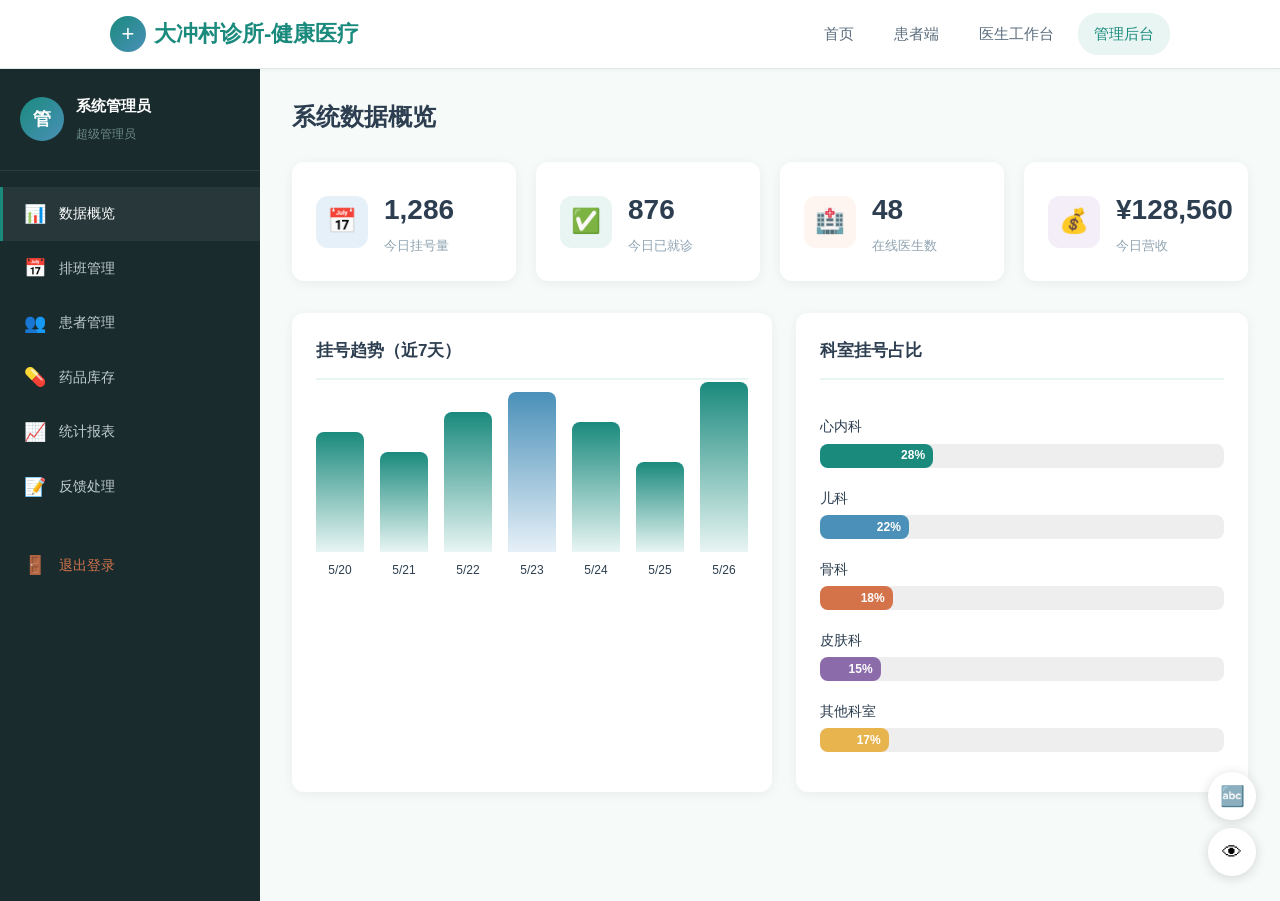
==== admin-panel.html @ 890bbaf1 "全面升级：新增患者端/医生端/管理后台三角色系统 - 新增7个页面：登录、注册、患者个人中心、医生工作台、管理后台、在线缴费、就诊记录查询 - 增强预约页：AI智能分诊 + 语音输入病情描述 - 新增" ====
<!DOCTYPE html>
<html lang="zh-CN">
<head>
<meta charset="UTF-8">
<meta name="viewport" content="width=device-width, initial-scale=1.0">
<title>管理后台 - 大冲村诊所-健康医疗</title>
<link rel="stylesheet" href="css/style.css">
</head>
<body>

<header class="header">
  <div class="container header-inner">
    <a href="index.html" class="logo">
      <span class="logo-icon">+</span>
      <span class="logo-text">大冲村诊所-健康医疗</span>
    </a>
    <nav class="nav" id="nav">
      <a href="index.html" class="nav-link">首页</a>
      <a href="patient-dashboard.html" class="nav-link">患者端</a>
      <a href="doctor-workstation.html" class="nav-link">医生工作台</a>
      <a href="admin-panel.html" class="nav-link active">管理后台</a>
    </nav>
    <button class="menu-toggle" id="menuToggle" aria-label="切换菜单">
      <span></span><span></span><span></span>
    </button>
  </div>
</header>

<div class="dashboard-layout">
  <aside class="dashboard-sidebar">
    <div class="sidebar-user">
      <div class="sidebar-avatar">管</div>
      <div class="sidebar-user-info">
        <strong>系统管理员</strong>
        <span>超级管理员</span>
      </div>
    </div>
    <nav class="dashboard-nav">
      <a href="#" class="active" data-section="dashboard"><span class="nav-icon">📊</span>数据概览</a>
      <a href="#" data-section="scheduling"><span class="nav-icon">📅</span>排班管理</a>
      <a href="#" data-section="patients"><span class="nav-icon">👥</span>患者管理</a>
      <a href="#" data-section="drugs"><span class="nav-icon">💊</span>药品库存</a>
      <a href="#" data-section="reports"><span class="nav-icon">📈</span>统计报表</a>
      <a href="#" data-section="feedback"><span class="nav-icon">📝</span>反馈处理</a>
      <a href="#" id="logoutBtn" style="margin-top:24px;color:#d4734a;"><span class="nav-icon">🚪</span>退出登录</a>
    </nav>
  </aside>

  <main class="dashboard-main">
    <!-- Dashboard Overview -->
    <div class="admin-section" id="section-dashboard">
      <h2>系统数据概览</h2>
      <div class="stats-grid">
        <div class="stat-card">
          <div class="stat-icon blue">📅</div>
          <div><div class="stat-value">1,286</div><div class="stat-label">今日挂号量</div></div>
        </div>
        <div class="stat-card">
          <div class="stat-icon green">✅</div>
          <div><div class="stat-value">876</div><div class="stat-label">今日已就诊</div></div>
        </div>
        <div class="stat-card">
          <div class="stat-icon orange">🏥</div>
          <div><div class="stat-value">48</div><div class="stat-label">在线医生数</div></div>
        </div>
        <div class="stat-card">
          <div class="stat-icon purple">💰</div>
          <div><div class="stat-value">¥128,560</div><div class="stat-label">今日营收</div></div>
        </div>
      </div>

      <div class="workstation-grid">
        <div class="workstation-panel">
          <h3>挂号趋势（近7天）</h3>
          <div style="display:flex;align-items:flex-end;gap:16px;height:200px;padding:16px 0;justify-content:space-around;">
            <div style="text-align:center;"><div style="width:48px;height:120px;background:linear-gradient(180deg,var(--primary),var(--primary-light));border-radius:8px 8px 0 0;"></div><span style="font-size:12px;margin-top:8px;display:block;">5/20</span></div>
            <div style="text-align:center;"><div style="width:48px;height:100px;background:linear-gradient(180deg,var(--primary),var(--primary-light));border-radius:8px 8px 0 0;"></div><span style="font-size:12px;margin-top:8px;display:block;">5/21</span></div>
            <div style="text-align:center;"><div style="width:48px;height:140px;background:linear-gradient(180deg,var(--primary),var(--primary-light));border-radius:8px 8px 0 0;"></div><span style="font-size:12px;margin-top:8px;display:block;">5/22</span></div>
            <div style="text-align:center;"><div style="width:48px;height:160px;background:linear-gradient(180deg,var(--secondary),var(--secondary-light));border-radius:8px 8px 0 0;"></div><span style="font-size:12px;margin-top:8px;display:block;">5/23</span></div>
            <div style="text-align:center;"><div style="width:48px;height:130px;background:linear-gradient(180deg,var(--primary),var(--primary-light));border-radius:8px 8px 0 0;"></div><span style="font-size:12px;margin-top:8px;display:block;">5/24</span></div>
            <div style="text-align:center;"><div style="width:48px;height:90px;background:linear-gradient(180deg,var(--primary),var(--primary-light));border-radius:8px 8px 0 0;"></div><span style="font-size:12px;margin-top:8px;display:block;">5/25</span></div>
            <div style="text-align:center;"><div style="width:48px;height:170px;background:linear-gradient(180deg,var(--primary),var(--primary-light));border-radius:8px 8px 0 0;"></div><span style="font-size:12px;margin-top:8px;display:block;">5/26</span></div>
          </div>
        </div>
        <div class="workstation-panel">
          <h3>科室挂号占比</h3>
          <div style="padding:16px 0;">
            <div style="margin-bottom:16px;"><span style="font-size:14px;">心内科</span><div style="background:#eee;border-radius:8px;height:24px;margin-top:4px;"><div style="background:var(--primary);width:28%;height:100%;border-radius:8px;display:flex;align-items:center;justify-content:flex-end;padding-right:8px;color:#fff;font-size:12px;font-weight:600;">28%</div></div></div>
            <div style="margin-bottom:16px;"><span style="font-size:14px;">儿科</span><div style="background:#eee;border-radius:8px;height:24px;margin-top:4px;"><div style="background:var(--secondary);width:22%;height:100%;border-radius:8px;display:flex;align-items:center;justify-content:flex-end;padding-right:8px;color:#fff;font-size:12px;font-weight:600;">22%</div></div></div>
            <div style="margin-bottom:16px;"><span style="font-size:14px;">骨科</span><div style="background:#eee;border-radius:8px;height:24px;margin-top:4px;"><div style="background:#d4734a;width:18%;height:100%;border-radius:8px;display:flex;align-items:center;justify-content:flex-end;padding-right:8px;color:#fff;font-size:12px;font-weight:600;">18%</div></div></div>
            <div style="margin-bottom:16px;"><span style="font-size:14px;">皮肤科</span><div style="background:#eee;border-radius:8px;height:24px;margin-top:4px;"><div style="background:#8b6baa;width:15%;height:100%;border-radius:8px;display:flex;align-items:center;justify-content:flex-end;padding-right:8px;color:#fff;font-size:12px;font-weight:600;">15%</div></div></div>
            <div><span style="font-size:14px;">其他科室</span><div style="background:#eee;border-radius:8px;height:24px;margin-top:4px;"><div style="background:#e8b44d;width:17%;height:100%;border-radius:8px;display:flex;align-items:center;justify-content:flex-end;padding-right:8px;color:#fff;font-size:12px;font-weight:600;">17%</div></div></div>
          </div>
        </div>
      </div>
    </div>

    <!-- Scheduling -->
    <div class="admin-section" id="section-scheduling" style="display:none;">
      <h2>排班管理</h2>
      <div class="data-table-wrapper">
        <div class="table-responsive">
          <table class="data-table">
            <thead><tr><th>医生</th><th>科室</th><th>职称</th><th>排班日期</th><th>时段</th><th>号源</th><th>状态</th><th>操作</th></tr></thead>
            <tbody>
              <tr><td>张明远</td><td>心内科</td><td>主任医师</td><td>2026-05-26</td><td>上午</td><td>15</td><td><span class="status-badge info">出诊中</span></td><td><button class="btn btn-sm btn-outline">编辑</button></td></tr>
              <tr><td>李慧芳</td><td>儿科</td><td>副主任医师</td><td>2026-05-26</td><td>全天</td><td>30</td><td><span class="status-badge info">出诊中</span></td><td><button class="btn btn-sm btn-outline">编辑</button></td></tr>
              <tr><td>王建国</td><td>骨科</td><td>主任医师</td><td>2026-05-27</td><td>下午</td><td>15</td><td><span class="status-badge neutral">待出诊</span></td><td><button class="btn btn-sm btn-outline">编辑</button></td></tr>
              <tr><td>赵丽娟</td><td>中医科</td><td>主任医师</td><td>2026-05-27</td><td>上午</td><td>20</td><td><span class="status-badge neutral">待出诊</span></td><td><button class="btn btn-sm btn-outline">编辑</button></td></tr>
            </tbody>
          </table>
        </div>
      </div>
    </div>

    <!-- Patient Management -->
    <div class="admin-section" id="section-patients" style="display:none;">
      <h2>患者管理</h2>
      <div class="filter-bar">
        <div class="search-box"><input type="text" placeholder="搜索患者姓名/手机号..."></div>
        <select><option>全部状态</option><option>活跃</option><option>非活跃</option></select>
      </div>
      <div class="data-table-wrapper">
        <div class="table-responsive">
          <table class="data-table">
            <thead><tr><th>患者ID</th><th>姓名</th><th>性别</th><th>年龄</th><th>手机号</th><th>累计就诊</th><th>状态</th><th>操作</th></tr></thead>
            <tbody>
              <tr><td>P20240001</td><td>王建国</td><td>男</td><td>52</td><td>138****6789</td><td>12次</td><td><span class="status-badge success">活跃</span></td><td><button class="btn btn-sm btn-outline">详情</button></td></tr>
              <tr><td>P20240056</td><td>李晓芳</td><td>女</td><td>38</td><td>139****8901</td><td>3次</td><td><span class="status-badge success">活跃</span></td><td><button class="btn btn-sm btn-outline">详情</button></td></tr>
              <tr><td>P20230189</td><td>周伟</td><td>男</td><td>28</td><td>136****2345</td><td>1次</td><td><span class="status-badge neutral">非活跃</span></td><td><button class="btn btn-sm btn-outline">详情</button></td></tr>
            </tbody>
          </table>
        </div>
      </div>
    </div>

    <!-- Drug Inventory -->
    <div class="admin-section" id="section-drugs" style="display:none;">
      <h2>药品库存管理</h2>
      <div class="data-table-wrapper">
        <div class="table-responsive">
          <table class="data-table">
            <thead><tr><th>药品编号</th><th>药品名称</th><th>规格</th><th>库存量</th><th>单位</th><th>有效期</th><th>状态</th><th>操作</th></tr></thead>
            <tbody>
              <tr><td>D001</td><td>苯磺酸氨氯地平片</td><td>5mg×28片</td><td>2,500</td><td>盒</td><td>2027-06</td><td><span class="status-badge success">充足</span></td><td><button class="btn btn-sm btn-outline">入库</button></td></tr>
              <tr><td>D002</td><td>厄贝沙坦片</td><td>150mg×28片</td><td>1,800</td><td>盒</td><td>2027-03</td><td><span class="status-badge success">充足</span></td><td><button class="btn btn-sm btn-outline">入库</button></td></tr>
              <tr><td>D003</td><td>阿司匹林肠溶片</td><td>100mg×30片</td><td>320</td><td>盒</td><td>2026-12</td><td><span class="status-badge warning">偏低</span></td><td><button class="btn btn-sm btn-outline">入库</button></td></tr>
              <tr><td>D004</td><td>瑞舒伐他汀钙片</td><td>10mg×7片</td><td>85</td><td>盒</td><td>2026-09</td><td><span class="status-badge danger">告急</span></td><td><button class="btn btn-sm btn-primary">紧急补货</button></td></tr>
            </tbody>
          </table>
        </div>
      </div>
    </div>

    <!-- Reports -->
    <div class="admin-section" id="section-reports" style="display:none;">
      <h2>统计报表</h2>
      <div class="stats-grid">
        <div class="stat-card">
          <div class="stat-icon blue">📅</div>
          <div><div class="stat-value">32,580</div><div class="stat-label">本月挂号总量</div></div>
        </div>
        <div class="stat-card">
          <div class="stat-icon green">💊</div>
          <div><div class="stat-value">18,920</div><div class="stat-label">本月处方量</div></div>
        </div>
        <div class="stat-card">
          <div class="stat-icon orange">💰</div>
          <div><div class="stat-value">¥2,856,000</div><div class="stat-label">本月营收</div></div>
        </div>
        <div class="stat-card">
          <div class="stat-icon purple">⭐</div>
          <div><div class="stat-value">98.2%</div><div class="stat-label">患者满意度</div></div>
        </div>
      </div>
    </div>

    <!-- Feedback -->
    <div class="admin-section" id="section-feedback" style="display:none;">
      <h2>反馈处理</h2>
      <div class="data-table-wrapper">
        <div class="table-responsive">
          <table class="data-table">
            <thead><tr><th>编号</th><th>用户</th><th>类型</th><th>内容</th><th>时间</th><th>状态</th><th>操作</th></tr></thead>
            <tbody>
              <tr><td>FB20260522</td><td>王先生</td><td><span class="status-badge info">建议</span></td><td>希望增加在线支付医保结算功能</td><td>2026-05-22</td><td><span class="status-badge warning">待处理</span></td><td><button class="btn btn-sm btn-outline">回复</button></td></tr>
              <tr><td>FB20260520</td><td>李女士</td><td><span class="status-badge danger">投诉</span></td><td>预约后医生临时停诊未及时通知</td><td>2026-05-20</td><td><span class="status-badge success">已处理</span></td><td><button class="btn btn-sm btn-outline">查看</button></td></tr>
              <tr><td>FB20260518</td><td>张先生</td><td><span class="status-badge info">建议</span></td><td>适老版字体可以再大一些</td><td>2026-05-18</td><td><span class="status-badge success">已处理</span></td><td><button class="btn btn-sm btn-outline">查看</button></td></tr>
            </tbody>
          </table>
        </div>
      </div>
    </div>
  </main>
</div>

<div class="a11y-toolbar">
  <button class="a11y-btn" data-a11y="font-size" title="字体放大">🔤<span class="a11y-tooltip">字体放大</span></button>
  <button class="a11y-btn" data-a11y="contrast" title="高对比度">👁<span class="a11y-tooltip">高对比度</span></button>
</div>

<script src="js/main.js"></script>
</body>
</html>
---- css/style.css ----
/* ===== CSS Variables ===== */
:root {
  --primary: #1a8a7d;
  --primary-dark: #147166;
  --primary-light: #e8f5f3;
  --secondary: #4a90b8;
  --secondary-light: #e6f0f8;
  --accent: #e8c34d;
  --text: #2c3e50;
  --text-light: #5a6c7d;
  --text-muted: #8fa3b1;
  --bg: #f6faf9;
  --bg-white: #ffffff;
  --border: #dce8e5;
  --shadow: 0 2px 12px rgba(0,0,0,0.06);
  --shadow-lg: 0 8px 32px rgba(0,0,0,0.08);
  --radius: 12px;
  --radius-sm: 8px;
  --transition: 0.25s ease;
  --max-width: 1100px;
}

/* ===== Reset ===== */
*,*::before,*::after { box-sizing: border-box; margin: 0; padding: 0; }

html {
  scroll-behavior: smooth;
  scroll-padding-top: 80px;
}

body {
  font-family: -apple-system, BlinkMacSystemFont, "Segoe UI", "PingFang SC", "Microsoft YaHei", sans-serif;
  color: var(--text);
  background: var(--bg);
  line-height: 1.7;
  font-size: 16px;
  -webkit-font-smoothing: antialiased;
}

a { text-decoration: none; color: inherit; }
ul { list-style: none; }
img { max-width: 100%; display: block; }

.container {
  max-width: var(--max-width);
  margin: 0 auto;
  padding: 0 20px;
}

/* ===== Typography ===== */
.section {
  padding: 80px 0;
}
.section-alt {
  background: var(--bg-white);
}
.section-title {
  text-align: center;
  font-size: 32px;
  font-weight: 700;
  color: var(--text);
  margin-bottom: 12px;
}
.section-subtitle {
  text-align: center;
  color: var(--text-light);
  font-size: 17px;
  margin-bottom: 48px;
}

/* ===== Buttons ===== */
.btn {
  display: inline-block;
  padding: 12px 28px;
  border-radius: var(--radius-sm);
  font-size: 16px;
  font-weight: 600;
  border: none;
  cursor: pointer;
  transition: all var(--transition);
  text-align: center;
}
.btn-primary {
  background: var(--primary);
  color: #fff;
}
.btn-primary:hover {
  background: var(--primary-dark);
  transform: translateY(-1px);
  box-shadow: 0 4px 16px rgba(26,138,125,0.3);
}
.btn-outline {
  background: transparent;
  color: var(--secondary);
  border: 2px solid var(--secondary);
}
.btn-outline:hover {
  background: var(--secondary);
  color: #fff;
}
.btn-sm {
  padding: 6px 18px;
  font-size: 14px;
}
.btn-block {
  display: block;
  width: 100%;
}

/* ===== Header ===== */
.header {
  position: sticky;
  top: 0;
  z-index: 100;
  background: rgba(255,255,255,0.95);
  backdrop-filter: blur(10px);
  border-bottom: 1px solid var(--border);
  box-shadow: 0 1px 4px rgba(0,0,0,0.04);
}
.header-inner {
  display: flex;
  align-items: center;
  justify-content: space-between;
  height: 68px;
}
.logo {
  display: flex;
  align-items: center;
  gap: 8px;
  font-size: 22px;
  font-weight: 800;
  color: var(--primary);
}
.logo-icon {
  width: 36px;
  height: 36px;
  background: linear-gradient(135deg, var(--primary), var(--secondary));
  color: #fff;
  border-radius: 50%;
  display: flex;
  align-items: center;
  justify-content: center;
  font-size: 22px;
  font-weight: 300;
}
.nav { display: flex; gap: 8px; }
.nav-link {
  padding: 8px 16px;
  border-radius: 20px;
  font-size: 15px;
  color: var(--text-light);
  transition: all var(--transition);
  white-space: nowrap;
}
.nav-link:hover, .nav-link.active {
  background: var(--primary-light);
  color: var(--primary);
}

/* Hamburger */
.menu-toggle {
  display: none;
  flex-direction: column;
  gap: 5px;
  background: none;
  border: none;
  cursor: pointer;
  padding: 4px;
}
.menu-toggle span {
  display: block;
  width: 24px;
  height: 2px;
  background: var(--text);
  border-radius: 2px;
  transition: all var(--transition);
}
.menu-toggle.active span:nth-child(1) { transform: rotate(45deg) translate(5px,5px); }
.menu-toggle.active span:nth-child(2) { opacity: 0; }
.menu-toggle.active span:nth-child(3) { transform: rotate(-45deg) translate(5px,-5px); }

/* ===== Hero ===== */
.hero {
  background: linear-gradient(160deg, #e8f7f5 0%, #e8f0f7 50%, #f0f7f4 100%);
  padding: 64px 0 80px;
}
.hero-content {
  display: grid;
  grid-template-columns: 1fr 1fr;
  gap: 48px;
  align-items: center;
}
.hero-text h1 {
  font-size: 44px;
  font-weight: 800;
  line-height: 1.25;
  color: var(--text);
  margin-bottom: 20px;
}
.hero-desc {
  font-size: 18px;
  color: var(--text-light);
  line-height: 1.8;
  margin-bottom: 32px;
}
.hero-desc strong {
  color: var(--primary);
  font-size: 20px;
}
.hero-btns { display: flex; gap: 16px; flex-wrap: wrap; }

.hero-illustration {
  position: relative;
  height: 320px;
  display: flex;
  align-items: center;
  justify-content: center;
}
.hero-circle {
  position: absolute;
  border-radius: 50%;
  animation: float 6s ease-in-out infinite;
}
.hero-circle-lg {
  width: 220px; height: 220px;
  background: linear-gradient(135deg, rgba(26,138,125,0.15), rgba(74,144,184,0.1));
}
.hero-circle-md {
  width: 140px; height: 140px;
  background: linear-gradient(135deg, rgba(74,144,184,0.15), rgba(26,138,125,0.1));
  animation-delay: -2s;
}
.hero-circle-sm {
  width: 80px; height: 80px;
  background: linear-gradient(135deg, rgba(26,138,125,0.2), rgba(232,195,77,0.15));
  animation-delay: -4s;
}
.hero-icon {
  position: relative;
  z-index: 1;
  font-size: 64px;
  color: var(--primary);
  animation: pulse 2s ease-in-out infinite;
}
@keyframes float {
  0%, 100% { transform: translateY(0); }
  50% { transform: translateY(-16px); }
}
@keyframes pulse {
  0%, 100% { transform: scale(1); }
  50% { transform: scale(1.1); }
}

/* ===== Trust Bar ===== */
.trust-bar {
  background: var(--bg-white);
  border-bottom: 1px solid var(--border);
  padding: 28px 0;
}
.trust-bar-inner {
  display: grid;
  grid-template-columns: repeat(4, 1fr);
  text-align: center;
  gap: 16px;
}
.trust-num {
  display: block;
  font-size: 32px;
  font-weight: 800;
  color: var(--primary);
}
.trust-label {
  font-size: 14px;
  color: var(--text-muted);
  margin-top: 4px;
}

/* ===== Appointment ===== */
.appointment-steps {
  display: flex;
  align-items: center;
  justify-content: center;
  gap: 24px;
  margin-bottom: 40px;
  flex-wrap: wrap;
}
.step {
  text-align: center;
  background: #fff;
  padding: 24px;
  border-radius: var(--radius);
  box-shadow: var(--shadow);
  flex: 0 1 200px;
}
.step-num {
  width: 44px; height: 44px;
  background: linear-gradient(135deg, var(--primary), var(--secondary));
  color: #fff;
  border-radius: 50%;
  display: inline-flex;
  align-items: center;
  justify-content: center;
  font-size: 20px;
  font-weight: 700;
  margin-bottom: 12px;
}
.step h4 { font-size: 16px; margin-bottom: 4px; }
.step p { font-size: 13px; color: var(--text-muted); }
.step-arrow { font-size: 24px; color: var(--primary); font-weight: 700; }

.appointment-card {
  background: #fff;
  border-radius: var(--radius);
  box-shadow: var(--shadow-lg);
  padding: 36px;
  max-width: 700px;
  margin: 0 auto;
  border: 1px solid var(--border);
}

/* ===== Forms ===== */
.form-row {
  display: grid;
  grid-template-columns: 1fr 1fr;
  gap: 16px;
  margin-bottom: 16px;
}
.form-group { display: flex; flex-direction: column; }
.form-group.full { grid-column: 1 / -1; }
.form-group label {
  font-size: 14px;
  font-weight: 600;
  margin-bottom: 6px;
  color: var(--text);
}
.form-group input,
.form-group select,
.form-group textarea {
  padding: 11px 14px;
  border: 1.5px solid var(--border);
  border-radius: var(--radius-sm);
  font-size: 15px;
  font-family: inherit;
  transition: border-color var(--transition);
  background: var(--bg);
  color: var(--text);
}
.form-group input:focus,
.form-group select:focus,
.form-group textarea:focus {
  outline: none;
  border-color: var(--primary);
  box-shadow: 0 0 0 3px rgba(26,138,125,0.1);
}
.form-group input::placeholder,
.form-group textarea::placeholder { color: var(--text-muted); }

/* ===== Doctors ===== */
.doctor-grid {
  display: grid;
  grid-template-columns: repeat(auto-fill, minmax(240px, 1fr));
  gap: 24px;
}
.doctor-card {
  background: #fff;
  border-radius: var(--radius);
  box-shadow: var(--shadow);
  padding: 28px 24px;
  text-align: center;
  transition: all var(--transition);
  border: 1px solid transparent;
}
.doctor-card:hover {
  transform: translateY(-4px);
  box-shadow: var(--shadow-lg);
  border-color: var(--primary-light);
}
.doctor-avatar {
  width: 72px; height: 72px;
  border-radius: 50%;
  display: inline-flex;
  align-items: center;
  justify-content: center;
  font-size: 28px;
  font-weight: 700;
  color: #fff;
  margin-bottom: 16px;
}
.dr-1 { background: linear-gradient(135deg, #1a8a7d, #4a90b8); }
.dr-2 { background: linear-gradient(135deg, #e8806b, #e8b44d); }
.dr-3 { background: linear-gradient(135deg, #4a90b8, #6b7db3); }
.dr-4 { background: linear-gradient(135deg, #6b9b5a, #4a9078); }
.doctor-card h4 { font-size: 18px; margin-bottom: 4px; }
.doctor-title { font-size: 13px; color: var(--primary); font-weight: 600; margin-bottom: 4px; }
.doctor-hosp { font-size: 13px; color: var(--text-muted); margin-bottom: 8px; }
.doctor-desc { font-size: 13px; color: var(--text-light); margin-bottom: 12px; line-height: 1.6; }
.doctor-tags { display: flex; gap: 6px; flex-wrap: wrap; justify-content: center; margin-bottom: 16px; }
.doctor-tags span {
  font-size: 12px;
  padding: 3px 10px;
  border-radius: 12px;
  background: var(--primary-light);
  color: var(--primary);
}

/* ===== Disease科普 ===== */
.disease-grid {
  display: grid;
  grid-template-columns: repeat(auto-fill, minmax(320px, 1fr));
  gap: 24px;
}
.disease-card {
  background: #fff;
  border-radius: var(--radius);
  box-shadow: var(--shadow);
  padding: 28px;
  border-left: 4px solid var(--primary);
  transition: all var(--transition);
}
.disease-card:hover {
  transform: translateY(-2px);
  box-shadow: var(--shadow-lg);
}
.disease-card:nth-child(2) { border-left-color: #e8b44d; }
.disease-card:nth-child(3) { border-left-color: #4a90b8; }
.disease-card:nth-child(4) { border-left-color: #6b9b5a; }
.disease-card:nth-child(5) { border-left-color: #8b6baa; }
.disease-card:nth-child(6) { border-left-color: #e8806b; }
.disease-icon { font-size: 32px; margin-bottom: 12px; }
.disease-card h4 { font-size: 20px; margin-bottom: 12px; }
.disease-symptoms, .disease-tips {
  font-size: 14px; color: var(--text-light); margin-bottom: 8px; line-height: 1.6;
}
.disease-warning {
  font-size: 13px; color: #d4734a; background: #fef5f0;
  padding: 8px 12px; border-radius: var(--radius-sm); margin-top: 12px;
}

/* ===== News ===== */
.news-grid {
  display: grid;
  grid-template-columns: repeat(auto-fill, minmax(320px, 1fr));
  gap: 24px;
}
.news-card {
  background: #fff;
  border-radius: var(--radius);
  box-shadow: var(--shadow);
  overflow: hidden;
  transition: all var(--transition);
}
.news-card:hover {
  transform: translateY(-4px);
  box-shadow: var(--shadow-lg);
}
.news-img-placeholder {
  height: 160px;
  background: linear-gradient(135deg, var(--primary-light), var(--secondary-light));
  display: flex;
  align-items: center;
  justify-content: center;
  font-size: 48px;
}
.news-body { padding: 20px; }
.news-tag {
  display: inline-block;
  font-size: 12px;
  padding: 2px 10px;
  border-radius: 12px;
  background: var(--primary-light);
  color: var(--primary);
  margin-bottom: 8px;
}
.news-body h4 { font-size: 17px; margin-bottom: 8px; line-height: 1.4; }
.news-body p { font-size: 14px; color: var(--text-light); line-height: 1.6; margin-bottom: 12px; }
.news-date { font-size: 12px; color: var(--text-muted); }

/* ===== Contact ===== */
.contact-grid {
  display: grid;
  grid-template-columns: 1fr 1fr;
  gap: 40px;
}
.contact-info { display: flex; flex-direction: column; gap: 24px; }
.contact-item {
  display: flex; gap: 16px; align-items: flex-start;
}
.contact-icon { font-size: 28px; }
.contact-item strong { display: block; margin-bottom: 2px; }
.contact-item p { color: var(--text-light); font-size: 15px; }
.contact-form {
  background: #fff;
  padding: 28px;
  border-radius: var(--radius);
  box-shadow: var(--shadow);
}
.contact-form .form-group { margin-bottom: 14px; }
.contact-form input,
.contact-form textarea {
  width: 100%;
  padding: 12px 14px;
  border: 1.5px solid var(--border);
  border-radius: var(--radius-sm);
  font-size: 15px;
  font-family: inherit;
  background: var(--bg);
  transition: border-color var(--transition);
}
.contact-form input:focus,
.contact-form textarea:focus {
  outline: none;
  border-color: var(--primary);
}

/* ===== Footer ===== */
.footer {
  background: #1a2b2e;
  color: #c0cdd2;
  padding: 48px 0 0;
}
.footer-inner {
  display: grid;
  grid-template-columns: repeat(auto-fit, minmax(200px, 1fr));
  gap: 36px;
  padding-bottom: 36px;
}
.footer-col h4 {
  color: #fff;
  font-size: 16px;
  margin-bottom: 16px;
}
.footer-col p { font-size: 14px; line-height: 1.7; }
.footer-col ul li { margin-bottom: 8px; }
.footer-col ul li a {
  font-size: 14px;
  color: #c0cdd2;
  transition: color var(--transition);
}
.footer-col ul li a:hover { color: #fff; }
.footer-bottom {
  border-top: 1px solid rgba(255,255,255,0.08);
  text-align: center;
  padding: 20px 0;
  font-size: 13px;
  color: #6b8a8a;
}

/* ===== Modal ===== */
.modal-overlay {
  display: none;
  position: fixed;
  inset: 0;
  background: rgba(0,0,0,0.45);
  z-index: 200;
  align-items: center;
  justify-content: center;
}
.modal-overlay.show { display: flex; }
.modal {
  background: #fff;
  border-radius: var(--radius);
  padding: 40px 36px;
  text-align: center;
  max-width: 420px;
  width: 90%;
  box-shadow: 0 20px 60px rgba(0,0,0,0.2);
}
.modal-icon {
  width: 64px; height: 64px;
  background: linear-gradient(135deg, var(--primary), #4caf50);
  color: #fff;
  border-radius: 50%;
  display: inline-flex;
  align-items: center;
  justify-content: center;
  font-size: 32px;
  margin-bottom: 16px;
}
.modal h3 { font-size: 22px; margin-bottom: 8px; }
.modal p { color: var(--text-light); margin-bottom: 12px; }
.modal-tip { font-size: 13px; color: var(--text-muted); }

/* ===== Responsive ===== */
@media (max-width: 768px) {
  .section { padding: 56px 0; }
  .section-title { font-size: 26px; }
  .section-subtitle { font-size: 15px; margin-bottom: 32px; }

  .menu-toggle { display: flex; }
  .nav {
    display: none;
    position: absolute;
    top: 68px;
    left: 0;
    right: 0;
    background: #fff;
    flex-direction: column;
    padding: 16px;
    border-bottom: 1px solid var(--border);
    box-shadow: var(--shadow-lg);
  }
  .nav.show { display: flex; }
  .nav-link { padding: 12px 16px; border-radius: var(--radius-sm); }

  .hero-content { grid-template-columns: 1fr; gap: 32px; }
  .hero-text h1 { font-size: 32px; }
  .hero-desc { font-size: 16px; }
  .hero-illustration { height: 200px; }
  .hero-circle-lg { width: 140px; height: 140px; }
  .hero-circle-md { width: 90px; height: 90px; }
  .hero-circle-sm { width: 56px; height: 56px; }
  .hero-icon { font-size: 42px; }

  .trust-bar-inner { grid-template-columns: repeat(2, 1fr); }
  .trust-num { font-size: 26px; }

  .step-arrow { display: none; }

  .form-row { grid-template-columns: 1fr; }
  .appointment-card { padding: 24px; }

  .doctor-grid { grid-template-columns: repeat(auto-fill, minmax(220px, 1fr)); }
  .disease-grid { grid-template-columns: 1fr; }
  .news-grid { grid-template-columns: 1fr; }
  .contact-grid { grid-template-columns: 1fr; }
}

@media (max-width: 480px) {
  .hero-text h1 { font-size: 26px; }
  .hero-btns { flex-direction: column; }
  .hero-btns .btn { width: 100%; }
  .trust-bar-inner { grid-template-columns: 1fr 1fr; gap: 12px; }
  .trust-num { font-size: 22px; }
  .doctor-grid { grid-template-columns: 1fr; }
}

/* ===== Page Banner (inner page header) ===== */
.page-banner {
  background: linear-gradient(160deg, #e8f7f5 0%, #e8f0f7 50%, #f0f7f4 100%);
  padding: 48px 0;
  text-align: center;
}
.page-banner h1 {
  font-size: 34px;
  font-weight: 800;
  color: var(--text);
  margin-bottom: 8px;
}
.page-banner p {
  font-size: 16px;
  color: var(--text-light);
}

/* ===== Breadcrumb ===== */
.breadcrumb {
  display: flex;
  gap: 8px;
  font-size: 14px;
  color: var(--text-muted);
  margin-bottom: 32px;
  flex-wrap: wrap;
}
.breadcrumb a { color: var(--primary); }
.breadcrumb a:hover { text-decoration: underline; }
.breadcrumb span { color: var(--text-muted); }

/* ===== Filter Bar ===== */
.filter-bar {
  display: flex;
  gap: 12px;
  flex-wrap: wrap;
  margin-bottom: 32px;
  align-items: center;
}
.filter-bar select,
.filter-bar input {
  padding: 10px 14px;
  border: 1.5px solid var(--border);
  border-radius: var(--radius-sm);
  font-size: 14px;
  font-family: inherit;
  background: #fff;
  color: var(--text);
  min-width: 140px;
}
.filter-bar select:focus,
.filter-bar input:focus {
  outline: none;
  border-color: var(--primary);
}

/* ===== Search Box ===== */
.search-box {
  position: relative;
  flex: 1;
  min-width: 200px;
  max-width: 400px;
}
.search-box input {
  width: 100%;
  padding: 10px 14px 10px 40px;
  border: 1.5px solid var(--border);
  border-radius: 24px;
  font-size: 14px;
  font-family: inherit;
  background: #fff;
  color: var(--text);
}
.search-box input:focus {
  outline: none;
  border-color: var(--primary);
  box-shadow: 0 0 0 3px rgba(26,138,125,0.1);
}
.search-box::before {
  content: '\1F50D';
  position: absolute;
  left: 14px;
  top: 50%;
  transform: translateY(-50%);
  font-size: 14px;
  z-index: 1;
}

/* ===== Pagination ===== */
.pagination {
  display: flex;
  justify-content: center;
  gap: 8px;
  margin-top: 40px;
}
.pagination a, .pagination span {
  width: 38px; height: 38px;
  display: inline-flex;
  align-items: center;
  justify-content: center;
  border-radius: var(--radius-sm);
  font-size: 14px;
  border: 1px solid var(--border);
  background: #fff;
  color: var(--text);
  cursor: pointer;
  transition: all var(--transition);
}
.pagination a:hover { border-color: var(--primary); color: var(--primary); }
.pagination .active { background: var(--primary); color: #fff; border-color: var(--primary); }

/* ===== Detail Section ===== */
.detail-section {
  padding: 24px 0;
}
.detail-card {
  background: #fff;
  border-radius: var(--radius);
  box-shadow: var(--shadow);
  padding: 36px;
  margin-bottom: 24px;
}
.detail-card h3 {
  font-size: 22px;
  color: var(--text);
  margin-bottom: 16px;
  padding-bottom: 12px;
  border-bottom: 2px solid var(--primary-light);
}

/* ===== Feature Grid (home page links to inner pages) ===== */
.feature-grid {
  display: grid;
  grid-template-columns: repeat(auto-fill, minmax(260px, 1fr));
  gap: 24px;
  margin-top: 40px;
}
.feature-card {
  background: #fff;
  border-radius: var(--radius);
  box-shadow: var(--shadow);
  padding: 32px 24px;
  text-align: center;
  transition: all var(--transition);
  border: 1px solid transparent;
  display: block;
}
.feature-card:hover {
  transform: translateY(-4px);
  box-shadow: var(--shadow-lg);
  border-color: var(--primary-light);
}
.feature-card .feature-icon {
  width: 64px; height: 64px;
  background: linear-gradient(135deg, var(--primary-light), var(--secondary-light));
  border-radius: 50%;
  display: inline-flex;
  align-items: center;
  justify-content: center;
  font-size: 30px;
  margin-bottom: 16px;
}
.feature-card h4 { font-size: 18px; margin-bottom: 8px; }
.feature-card p { font-size: 14px; color: var(--text-light); line-height: 1.6; }

/* ===== Doctor List - extended ===== */
.doctor-list-item {
  display: flex;
  gap: 24px;
  background: #fff;
  border-radius: var(--radius);
  box-shadow: var(--shadow);
  padding: 24px;
  margin-bottom: 16px;
  transition: all var(--transition);
  align-items: center;
  border: 1px solid transparent;
}
.doctor-list-item:hover {
  transform: translateY(-2px);
  box-shadow: var(--shadow-lg);
  border-color: var(--primary-light);
}
.doctor-list-avatar {
  width: 80px; height: 80px;
  border-radius: 50%;
  display: flex;
  align-items: center;
  justify-content: center;
  font-size: 32px;
  font-weight: 700;
  color: #fff;
  flex-shrink: 0;
}
.doctor-list-info { flex: 1; }
.doctor-list-info h4 { font-size: 18px; margin-bottom: 4px; }
.doctor-list-info .meta { font-size: 13px; color: var(--text-muted); margin-bottom: 6px; }
.doctor-list-info .desc { font-size: 14px; color: var(--text-light); line-height: 1.6; margin-bottom: 10px; }
.doctor-list-right { text-align: right; flex-shrink: 0; }
.doctor-list-right .price { font-size: 14px; color: var(--text-muted); margin-bottom: 4px; }
.doctor-list-right .fee { font-size: 22px; color: var(--primary); font-weight: 700; }

@media (max-width: 768px) {
  .doctor-list-item { flex-direction: column; text-align: center; }
  .doctor-list-right { text-align: center; }
}

/* ===== Disease Detail Accordion ===== */
.accordion { margin-bottom: 12px; }
.accordion-header {
  background: #fff;
  border: 1px solid var(--border);
  border-radius: var(--radius-sm);
  padding: 16px 20px;
  cursor: pointer;
  font-size: 16px;
  font-weight: 600;
  display: flex;
  justify-content: space-between;
  align-items: center;
  transition: all var(--transition);
}
.accordion-header:hover { border-color: var(--primary); }
.accordion-header::after {
  content: '+';
  font-size: 20px;
  color: var(--primary);
  transition: transform var(--transition);
}
.accordion-header.open::after {
  content: '\2212';
}
.accordion-body {
  display: none;
  padding: 20px;
  background: #fff;
  border: 1px solid var(--border);
  border-top: none;
  border-radius: 0 0 var(--radius-sm) var(--radius-sm);
  font-size: 15px;
  color: var(--text-light);
  line-height: 1.8;
}
.accordion-body.show { display: block; }

/* ===== Tab Navigation ===== */
.tabs {
  display: flex;
  gap: 4px;
  margin-bottom: 32px;
  border-bottom: 2px solid var(--border);
  flex-wrap: wrap;
}
.tab-btn {
  padding: 10px 24px;
  border: none;
  background: none;
  font-size: 15px;
  font-family: inherit;
  cursor: pointer;
  color: var(--text-light);
  border-bottom: 3px solid transparent;
  margin-bottom: -2px;
  transition: all var(--transition);
}
.tab-btn.active {
  color: var(--primary);
  border-bottom-color: var(--primary);
  font-weight: 600;
}
.tab-btn:hover { color: var(--primary); }
.tab-content { display: none; }
.tab-content.active { display: block; }

/* ===== Article Detail ===== */
.article-meta {
  display: flex;
  gap: 20px;
  color: var(--text-muted);
  font-size: 13px;
  margin-bottom: 24px;
  flex-wrap: wrap;
}
.article-body {
  font-size: 16px;
  line-height: 2;
  color: var(--text);
}
.article-body h3 {
  font-size: 20px;
  margin: 32px 0 12px;
  color: var(--text);
}
.article-body p { margin-bottom: 16px; }

/* ===== Sidebar Layout ===== */
.page-layout {
  display: grid;
  grid-template-columns: 1fr 300px;
  gap: 36px;
  align-items: start;
}
.sidebar {
  background: #fff;
  border-radius: var(--radius);
  box-shadow: var(--shadow);
  padding: 24px;
  position: sticky;
  top: 88px;
}
.sidebar h4 {
  font-size: 16px;
  margin-bottom: 16px;
  padding-bottom: 12px;
  border-bottom: 2px solid var(--primary-light);
}
.sidebar ul li { margin-bottom: 10px; }
.sidebar ul li a {
  font-size: 14px;
  color: var(--text-light);
  transition: color var(--transition);
  line-height: 1.6;
}
.sidebar ul li a:hover { color: var(--primary); }
.sidebar .hot-tag {
  display: inline-block;
  padding: 4px 12px;
  background: var(--primary-light);
  color: var(--primary);
  border-radius: 14px;
  font-size: 13px;
  margin: 0 6px 8px 0;
}

@media (max-width: 900px) {
  .page-layout { grid-template-columns: 1fr; }
  .sidebar { position: static; }
}

/* ===== FAQ ===== */
.faq-list { max-width: 800px; margin: 0 auto; }
.faq-item {
  background: #fff;
  border-radius: var(--radius-sm);
  margin-bottom: 12px;
  border: 1px solid var(--border);
  overflow: hidden;
}
.faq-q {
  padding: 16px 20px;
  font-size: 16px;
  font-weight: 600;
  cursor: pointer;
  display: flex;
  justify-content: space-between;
  align-items: center;
  user-select: none;
}
.faq-q:hover { background: var(--bg); }
.faq-q::after { content: '\2304'; font-size: 18px; color: var(--primary); transition: transform var(--transition); }
.faq-q.open::after { transform: rotate(180deg); }
.faq-a {
  display: none;
  padding: 0 20px 20px;
  font-size: 15px;
  color: var(--text-light);
  line-height: 1.8;
}
.faq-a.show { display: block; }

/* ===== Accessibility Toolbar ===== */
.a11y-toolbar {
  position: fixed;
  bottom: 24px;
  right: 24px;
  z-index: 150;
  display: flex;
  flex-direction: column;
  gap: 8px;
}
.a11y-btn {
  width: 48px; height: 48px;
  border-radius: 50%;
  border: none;
  background: #fff;
  box-shadow: 0 2px 12px rgba(0,0,0,0.15);
  cursor: pointer;
  font-size: 20px;
  display: flex;
  align-items: center;
  justify-content: center;
  transition: all var(--transition);
  position: relative;
}
.a11y-btn:hover {
  transform: scale(1.1);
  box-shadow: 0 4px 20px rgba(0,0,0,0.2);
}
.a11y-btn.toggled {
  background: var(--primary);
  color: #fff;
}
.a11y-tooltip {
  position: absolute;
  right: 56px;
  background: #333;
  color: #fff;
  font-size: 12px;
  padding: 4px 10px;
  border-radius: 4px;
  white-space: nowrap;
  opacity: 0;
  pointer-events: none;
  transition: opacity var(--transition);
}
.a11y-btn:hover .a11y-tooltip { opacity: 1; }

/* Accessibility mode classes */
body.a11y-large-font { font-size: 20px; }
body.a11y-large-font .btn { font-size: 18px; padding: 14px 32px; }
body.a11y-large-font .form-group input,
body.a11y-large-font .form-group select,
body.a11y-large-font .form-group textarea { font-size: 18px; padding: 14px 16px; }
body.a11y-high-contrast {
  --text: #000;
  --text-light: #1a1a1a;
  --bg: #fff;
  --bg-white: #fff;
  --border: #000;
  --primary: #006400;
  --primary-dark: #004d00;
}
body.a11y-high-contrast .header { background: #fff; border-bottom: 2px solid #000; }
body.a11y-high-contrast .hero { background: #fff; }

/* ===== Login / Register Pages ===== */
.auth-section {
  min-height: calc(100vh - 200px);
  display: flex;
  align-items: center;
  justify-content: center;
  padding: 60px 20px;
  background: linear-gradient(160deg, #e8f7f5 0%, #e8f0f7 50%, #f0f7f4 100%);
}
.auth-card {
  background: #fff;
  border-radius: var(--radius);
  box-shadow: var(--shadow-lg);
  padding: 40px;
  width: 100%;
  max-width: 480px;
}
.auth-card h2 {
  text-align: center;
  font-size: 28px;
  margin-bottom: 8px;
}
.auth-card .auth-subtitle {
  text-align: center;
  color: var(--text-muted);
  font-size: 14px;
  margin-bottom: 32px;
}
.auth-card .form-group { margin-bottom: 20px; }
.auth-card .form-group label { margin-bottom: 8px; display: block; }
.auth-card .form-group input {
  width: 100%;
  padding: 13px 16px;
  border: 1.5px solid var(--border);
  border-radius: var(--radius-sm);
  font-size: 16px;
  font-family: inherit;
  transition: border-color var(--transition);
}
.auth-card .form-group input:focus {
  outline: none;
  border-color: var(--primary);
  box-shadow: 0 0 0 3px rgba(26,138,125,0.1);
}
.auth-card .auth-links {
  text-align: center;
  margin-top: 24px;
  font-size: 14px;
  color: var(--text-muted);
}
.auth-card .auth-links a { color: var(--primary); font-weight: 600; }
.auth-card .auth-links a:hover { text-decoration: underline; }
.auth-role-tabs {
  display: flex;
  gap: 0;
  margin-bottom: 28px;
  border: 1px solid var(--border);
  border-radius: var(--radius-sm);
  overflow: hidden;
}
.auth-role-tab {
  flex: 1;
  padding: 10px;
  text-align: center;
  border: none;
  background: #fff;
  cursor: pointer;
  font-size: 14px;
  font-family: inherit;
  transition: all var(--transition);
  border-right: 1px solid var(--border);
}
.auth-role-tab:last-child { border-right: none; }
.auth-role-tab.active {
  background: var(--primary);
  color: #fff;
  font-weight: 600;
}
.auth-error {
  color: #d32f2f;
  font-size: 13px;
  margin-top: 4px;
  display: none;
}
.auth-error.show { display: block; }

/* ===== Dashboard (Patient/Doctor/Admin) ===== */
.dashboard-layout {
  display: grid;
  grid-template-columns: 260px 1fr;
  min-height: calc(100vh - 68px);
}
.dashboard-sidebar {
  background: #1a2b2e;
  color: #c0cdd2;
  padding: 24px 0;
}
.dashboard-sidebar .sidebar-user {
  padding: 0 20px 24px;
  border-bottom: 1px solid rgba(255,255,255,0.08);
  margin-bottom: 16px;
  display: flex;
  align-items: center;
  gap: 12px;
}
.sidebar-avatar {
  width: 44px; height: 44px;
  border-radius: 50%;
  background: linear-gradient(135deg, var(--primary), var(--secondary));
  display: flex;
  align-items: center;
  justify-content: center;
  color: #fff;
  font-weight: 700;
  font-size: 18px;
  flex-shrink: 0;
}
.sidebar-user-info strong { display: block; color: #fff; font-size: 15px; }
.sidebar-user-info span { font-size: 12px; color: #6b8a8a; }
.dashboard-nav a {
  display: flex;
  align-items: center;
  gap: 12px;
  padding: 12px 20px;
  color: #c0cdd2;
  font-size: 14px;
  transition: all var(--transition);
  border-left: 3px solid transparent;
}
.dashboard-nav a:hover, .dashboard-nav a.active {
  background: rgba(255,255,255,0.06);
  color: #fff;
  border-left-color: var(--primary);
}
.dashboard-nav a .nav-icon { font-size: 18px; width: 24px; text-align: center; }
.dashboard-main {
  padding: 28px 32px;
  background: var(--bg);
  overflow-x: auto;
}
.dashboard-main h2 { font-size: 24px; margin-bottom: 24px; }

/* Stats cards */
.stats-grid {
  display: grid;
  grid-template-columns: repeat(auto-fit, minmax(200px, 1fr));
  gap: 20px;
  margin-bottom: 32px;
}
.stat-card {
  background: #fff;
  border-radius: var(--radius);
  padding: 24px;
  box-shadow: var(--shadow);
  display: flex;
  align-items: center;
  gap: 16px;
}
.stat-icon {
  width: 52px; height: 52px;
  border-radius: 12px;
  display: flex;
  align-items: center;
  justify-content: center;
  font-size: 24px;
  flex-shrink: 0;
}
.stat-icon.blue { background: var(--secondary-light); color: var(--secondary); }
.stat-icon.green { background: var(--primary-light); color: var(--primary); }
.stat-icon.orange { background: #fef5f0; color: #d4734a; }
.stat-icon.purple { background: #f3eef7; color: #8b6baa; }
.stat-value { font-size: 28px; font-weight: 800; color: var(--text); }
.stat-label { font-size: 13px; color: var(--text-muted); margin-top: 2px; }

/* Data tables */
.data-table-wrapper {
  background: #fff;
  border-radius: var(--radius);
  box-shadow: var(--shadow);
  overflow: hidden;
  margin-bottom: 24px;
}
.data-table-wrapper h3 {
  padding: 20px 24px;
  font-size: 17px;
  border-bottom: 1px solid var(--border);
}
.table-responsive { overflow-x: auto; }
.data-table {
  width: 100%;
  border-collapse: collapse;
  font-size: 14px;
}
.data-table th {
  background: #f8fafa;
  padding: 12px 16px;
  text-align: left;
  font-weight: 600;
  color: var(--text);
  border-bottom: 1px solid var(--border);
  white-space: nowrap;
}
.data-table td {
  padding: 12px 16px;
  border-bottom: 1px solid var(--border);
  color: var(--text-light);
}
.data-table tr:hover td { background: #fafdfc; }
.data-table .status-badge {
  display: inline-block;
  padding: 4px 12px;
  border-radius: 12px;
  font-size: 12px;
  font-weight: 600;
}
.status-badge.success { background: #e8f5e9; color: #2e7d32; }
.status-badge.warning { background: #fff3e0; color: #e65100; }
.status-badge.info { background: var(--primary-light); color: var(--primary); }
.status-badge.danger { background: #ffebee; color: #c62828; }
.status-badge.neutral { background: #f5f5f5; color: #616161; }

/* ===== Doctor Workstation ===== */
.workstation-header {
  display: flex;
  justify-content: space-between;
  align-items: center;
  margin-bottom: 24px;
  flex-wrap: wrap;
  gap: 12px;
}
.workstation-grid {
  display: grid;
  grid-template-columns: 1fr 1fr;
  gap: 24px;
}
.workstation-panel {
  background: #fff;
  border-radius: var(--radius);
  box-shadow: var(--shadow);
  padding: 24px;
  margin-bottom: 24px;
}
.workstation-panel h3 {
  font-size: 17px;
  margin-bottom: 16px;
  padding-bottom: 12px;
  border-bottom: 2px solid var(--primary-light);
}
.patient-list { max-height: 400px; overflow-y: auto; }
.patient-list-item {
  display: flex;
  align-items: center;
  gap: 16px;
  padding: 14px 16px;
  border-radius: var(--radius-sm);
  cursor: pointer;
  transition: background var(--transition);
  border: 1px solid transparent;
}
.patient-list-item:hover, .patient-list-item.selected {
  background: var(--primary-light);
  border-color: var(--primary);
}
.patient-list-item + .patient-list-item { border-top: 1px solid var(--border); }
.patient-list-item .patient-avatar {
  width: 40px; height: 40px;
  border-radius: 50%;
  background: var(--secondary-light);
  display: flex;
  align-items: center;
  justify-content: center;
  font-size: 16px;
  font-weight: 700;
  color: var(--secondary);
  flex-shrink: 0;
}
.patient-list-item .patient-info { flex: 1; }
.patient-list-item .patient-name { font-weight: 600; font-size: 15px; }
.patient-list-item .patient-meta { font-size: 12px; color: var(--text-muted); }
.patient-list-item .queue-num {
  width: 28px; height: 28px;
  border-radius: 50%;
  background: var(--primary);
  color: #fff;
  display: flex;
  align-items: center;
  justify-content: center;
  font-size: 13px;
  font-weight: 700;
}

/* Medical record form */
.record-form textarea {
  width: 100%;
  min-height: 120px;
  padding: 12px 16px;
  border: 1.5px solid var(--border);
  border-radius: var(--radius-sm);
  font-size: 15px;
  font-family: inherit;
  resize: vertical;
}
.record-form textarea:focus {
  outline: none;
  border-color: var(--primary);
  box-shadow: 0 0 0 3px rgba(26,138,125,0.1);
}
.ai-assist-badge {
  display: inline-flex;
  align-items: center;
  gap: 6px;
  padding: 6px 14px;
  border-radius: 20px;
  background: linear-gradient(135deg, #e8f5f3, #e6f0f8);
  color: var(--secondary);
  font-size: 13px;
  font-weight: 600;
  cursor: pointer;
  border: 1px solid var(--border);
  transition: all var(--transition);
}
.ai-assist-badge:hover {
  box-shadow: 0 2px 12px rgba(26,138,125,0.2);
}

/* ===== Payment Page ===== */
.payment-container {
  max-width: 800px;
  margin: 0 auto;
}
.payment-steps {
  display: flex;
  justify-content: center;
  margin-bottom: 40px;
}
.payment-step {
  display: flex;
  align-items: center;
  gap: 8px;
}
.payment-step .ps-num {
  width: 32px; height: 32px;
  border-radius: 50%;
  background: var(--border);
  color: #fff;
  display: inline-flex;
  align-items: center;
  justify-content: center;
  font-size: 14px;
  font-weight: 700;
}
.payment-step.active .ps-num { background: var(--primary); }
.payment-step.done .ps-num { background: #4caf50; }
.payment-step .ps-label { font-size: 14px; color: var(--text-muted); }
.payment-step.active .ps-label { color: var(--text); font-weight: 600; }
.payment-step .ps-arrow { margin: 0 16px; color: var(--border); }
.fee-summary {
  background: #fff;
  border-radius: var(--radius);
  box-shadow: var(--shadow);
  padding: 24px;
  margin-bottom: 24px;
}
.fee-row {
  display: flex;
  justify-content: space-between;
  padding: 10px 0;
  border-bottom: 1px solid var(--border);
  font-size: 15px;
}
.fee-row:last-child { border-bottom: none; font-weight: 700; font-size: 18px; color: var(--primary); }
.fee-row .fee-label { color: var(--text-light); }
.payment-methods {
  display: grid;
  grid-template-columns: repeat(auto-fit, minmax(140px, 1fr));
  gap: 12px;
  margin-bottom: 24px;
}
.payment-method {
  background: #fff;
  border: 2px solid var(--border);
  border-radius: var(--radius-sm);
  padding: 16px;
  text-align: center;
  cursor: pointer;
  transition: all var(--transition);
  font-family: inherit;
}
.payment-method:hover { border-color: var(--primary); }
.payment-method.selected { border-color: var(--primary); background: var(--primary-light); }
.payment-method .pm-icon { font-size: 28px; margin-bottom: 8px; }
.payment-method .pm-name { font-size: 13px; color: var(--text-light); }

/* ===== Voice Input ===== */
.voice-input-wrap { position: relative; }
.voice-btn {
  position: absolute;
  right: 12px;
  top: 50%;
  transform: translateY(-50%);
  background: none;
  border: none;
  font-size: 22px;
  cursor: pointer;
  padding: 4px;
  border-radius: 50%;
  transition: all var(--transition);
  z-index: 2;
}
.voice-btn:hover { background: var(--primary-light); }
.voice-btn.listening {
  animation: voicePulse 1.5s ease-in-out infinite;
  color: #d32f2f;
}
@keyframes voicePulse {
  0%, 100% { box-shadow: 0 0 0 0 rgba(211,47,47,0.3); }
  50% { box-shadow: 0 0 0 12px rgba(211,47,47,0); }
}
.voice-status {
  display: none;
  background: #d32f2f;
  color: #fff;
  font-size: 13px;
  padding: 8px 16px;
  border-radius: 20px;
  position: absolute;
  top: -42px;
  left: 50%;
  transform: translateX(-50%);
  white-space: nowrap;
  z-index: 3;
}
.voice-status.show { display: block; }

/* ===== AI Symptom Checker ===== */
.ai-checker {
  background: linear-gradient(135deg, #e8f5f3, #e6f0f8);
  border-radius: var(--radius);
  padding: 24px;
  margin-bottom: 24px;
  border: 1px solid var(--border);
}
.ai-checker h4 {
  font-size: 16px;
  margin-bottom: 12px;
  display: flex;
  align-items: center;
  gap: 8px;
}
.ai-checker .ai-input-row {
  display: flex;
  gap: 12px;
}
.ai-checker input {
  flex: 1;
  padding: 12px 16px;
  border: 1.5px solid var(--border);
  border-radius: var(--radius-sm);
  font-size: 15px;
  font-family: inherit;
}
.ai-checker input:focus { outline: none; border-color: var(--primary); }
.ai-result {
  margin-top: 16px;
  padding: 16px;
  background: #fff;
  border-radius: var(--radius-sm);
  border: 1px solid var(--border);
  display: none;
}
.ai-result.show { display: block; }
.ai-result h5 { font-size: 15px; color: var(--primary); margin-bottom: 8px; }
.ai-result p { font-size: 14px; color: var(--text-light); line-height: 1.7; }

/* Quick actions row */
.quick-actions {
  display: flex;
  gap: 12px;
  margin-bottom: 24px;
  flex-wrap: wrap;
}
.quick-action-btn {
  padding: 10px 20px;
  border-radius: 24px;
  border: 1px solid var(--border);
  background: #fff;
  cursor: pointer;
  font-size: 14px;
  font-family: inherit;
  transition: all var(--transition);
  display: flex;
  align-items: center;
  gap: 6px;
}
.quick-action-btn:hover {
  background: var(--primary-light);
  border-color: var(--primary);
  color: var(--primary);
}

/* Notification badge */
.notif-badge {
  position: relative;
}
.notif-badge::after {
  content: attr(data-count);
  position: absolute;
  top: -6px;
  right: -10px;
  background: #d32f2f;
  color: #fff;
  font-size: 11px;
  width: 18px; height: 18px;
  border-radius: 50%;
  display: flex;
  align-items: center;
  justify-content: center;
  font-weight: 600;
}

/* Toast notification */
.toast {
  position: fixed;
  top: 80px;
  right: 24px;
  background: #fff;
  border-radius: var(--radius-sm);
  box-shadow: 0 8px 32px rgba(0,0,0,0.15);
  padding: 16px 24px;
  z-index: 300;
  display: flex;
  align-items: center;
  gap: 12px;
  animation: slideIn 0.3s ease-out;
  max-width: 400px;
}
.toast.success { border-left: 4px solid #4caf50; }
.toast.error { border-left: 4px solid #d32f2f; }
.toast.info { border-left: 4px solid var(--secondary); }
@keyframes slideIn {
  from { transform: translateX(100%); opacity: 0; }
  to { transform: translateX(0); opacity: 1; }
}

/* ===== Mobile Responsive for Dashboard ===== */
@media (max-width: 900px) {
  .dashboard-layout { grid-template-columns: 1fr; }
  .dashboard-sidebar { display: none; }
  .workstation-grid { grid-template-columns: 1fr; }
  .dashboard-main { padding: 20px 16px; }
}
@media (max-width: 768px) {
  .stats-grid { grid-template-columns: 1fr 1fr; }
  .payment-steps { flex-direction: column; align-items: center; gap: 8px; }
  .payment-step .ps-arrow { display: none; }
  .quick-actions { justify-content: center; }
}
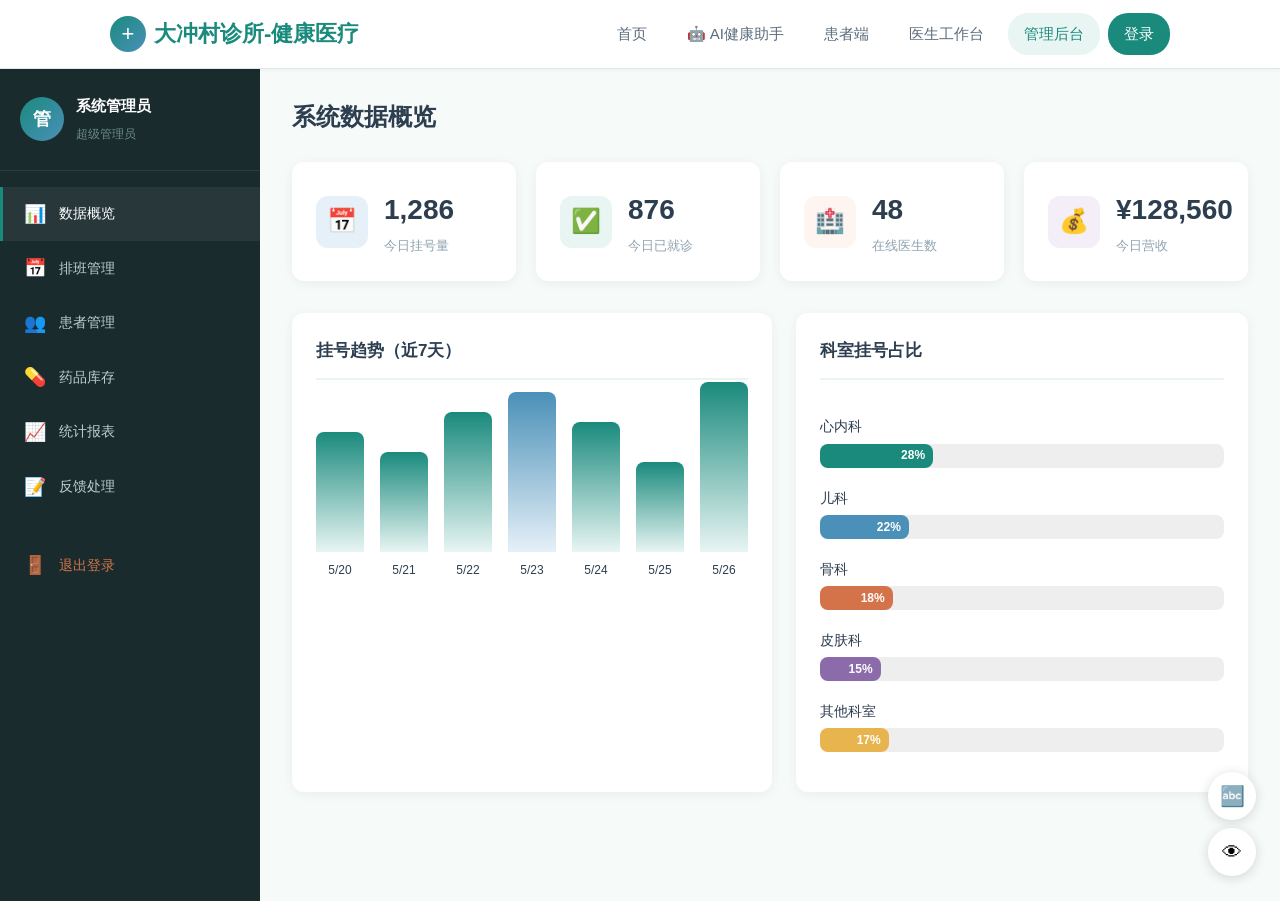
==== commit 1dc2c972: "feat: 新增AI健康助手页面，扩展AI知识库，完善登录导航 - 新增 ai-health.html AI健康助手页面，包含5大功能模块：   - 🔍 智能问诊：全面的症状分析引擎（覆盖20+身体系" ====
--- a/admin-panel.html
+++ b/admin-panel.html
@@ -16,9 +16,11 @@
     </a>
     <nav class="nav" id="nav">
       <a href="index.html" class="nav-link">首页</a>
+      <a href="ai-health.html" class="nav-link">🤖 AI健康助手</a>
       <a href="patient-dashboard.html" class="nav-link">患者端</a>
       <a href="doctor-workstation.html" class="nav-link">医生工作台</a>
       <a href="admin-panel.html" class="nav-link active">管理后台</a>
+      <a href="login.html" class="nav-link nav-login" style="background:var(--primary);color:#fff;border-radius:20px;">登录</a>
     </nav>
     <button class="menu-toggle" id="menuToggle" aria-label="切换菜单">
       <span></span><span></span><span></span>
--- a/css/style.css
+++ b/css/style.css
@@ -1619,9 +1619,370 @@
   .workstation-grid { grid-template-columns: 1fr; }
   .dashboard-main { padding: 20px 16px; }
 }
+/* ===== Offline Payment Section ===== */
+.offline-payment-info {
+  margin-bottom: 8px;
+}
+.offline-payment-card {
+  background: #fff;
+  border-radius: var(--radius);
+  box-shadow: var(--shadow);
+  padding: 28px;
+  border: 2px solid var(--accent);
+  animation: fadeIn 0.3s ease;
+}
+@keyframes fadeIn {
+  from { opacity: 0; transform: translateY(-8px); }
+  to { opacity: 1; transform: translateY(0); }
+}
+.offline-header {
+  display: flex;
+  align-items: center;
+  gap: 10px;
+  margin-bottom: 16px;
+  padding-bottom: 16px;
+  border-bottom: 2px solid var(--accent);
+}
+.offline-header .offline-icon {
+  font-size: 28px;
+}
+.offline-header h4 {
+  font-size: 18px;
+  color: var(--text);
+}
+.offline-intro {
+  font-size: 15px;
+  color: var(--text-light);
+  margin-bottom: 20px;
+  line-height: 1.7;
+}
+.offline-intro strong {
+  color: var(--primary);
+}
+.offline-details {
+  display: grid;
+  grid-template-columns: 1fr 1fr;
+  gap: 16px;
+  margin-bottom: 20px;
+}
+.offline-detail-item {
+  display: flex;
+  gap: 12px;
+  padding: 14px 16px;
+  background: var(--bg);
+  border-radius: var(--radius-sm);
+  align-items: flex-start;
+}
+.offline-detail-icon {
+  font-size: 22px;
+  flex-shrink: 0;
+  margin-top: 2px;
+}
+.offline-detail-item strong {
+  display: block;
+  font-size: 14px;
+  color: var(--text);
+  margin-bottom: 4px;
+}
+.offline-detail-item p {
+  font-size: 13px;
+  color: var(--text-light);
+  line-height: 1.6;
+  margin: 0;
+}
+.offline-notice {
+  background: #fffdf0;
+  border-left: 4px solid var(--accent);
+  border-radius: 0 var(--radius-sm) var(--radius-sm) 0;
+  padding: 16px 20px;
+  font-size: 13px;
+  color: var(--text-light);
+  line-height: 1.8;
+}
+.offline-notice strong {
+  color: #b8860b;
+}
+.offline-notice ul {
+  margin-top: 8px;
+  padding-left: 18px;
+  list-style: disc;
+}
+.offline-notice ul li {
+  margin-bottom: 4px;
+}
+
 @media (max-width: 768px) {
   .stats-grid { grid-template-columns: 1fr 1fr; }
   .payment-steps { flex-direction: column; align-items: center; gap: 8px; }
   .payment-step .ps-arrow { display: none; }
   .quick-actions { justify-content: center; }
-}
+  .offline-details { grid-template-columns: 1fr; }
+}
+
+/* ===== AI Health Assistant Page ===== */
+.ai-page-grid {
+  display: grid;
+  grid-template-columns: 1fr 340px;
+  gap: 24px;
+  align-items: start;
+}
+@media (max-width: 900px) {
+  .ai-page-grid { grid-template-columns: 1fr; }
+}
+
+.ai-main-panel { min-width: 0; }
+
+/* AI Chat Container */
+.ai-chat-container {
+  background: #fff;
+  border-radius: var(--radius);
+  box-shadow: var(--shadow-lg);
+  overflow: hidden;
+  border: 1px solid var(--border);
+}
+.ai-chat-header {
+  display: flex;
+  align-items: center;
+  gap: 14px;
+  padding: 20px 24px;
+  background: linear-gradient(135deg, #e8f5f3, #e6f0f8);
+  border-bottom: 1px solid var(--border);
+}
+.ai-chat-avatar {
+  width: 48px; height: 48px;
+  border-radius: 50%;
+  background: linear-gradient(135deg, var(--primary), var(--secondary));
+  display: flex;
+  align-items: center;
+  justify-content: center;
+  font-size: 24px;
+  flex-shrink: 0;
+}
+.ai-chat-header strong {
+  display: block;
+  font-size: 16px;
+  color: var(--text);
+}
+.ai-chat-header p {
+  font-size: 13px;
+  color: var(--text-muted);
+  margin-top: 2px;
+}
+.ai-chat-body {
+  padding: 20px 24px;
+  max-height: 450px;
+  overflow-y: auto;
+  background: #fafdfc;
+}
+.ai-chat-input {
+  padding: 16px 24px;
+  border-top: 1px solid var(--border);
+  background: #fff;
+}
+.ai-chat-input textarea {
+  width: 100%;
+  padding: 12px 16px;
+  border: 1.5px solid var(--border);
+  border-radius: var(--radius-sm);
+  font-size: 15px;
+  font-family: inherit;
+  resize: vertical;
+  min-height: 60px;
+  background: var(--bg);
+  transition: border-color var(--transition);
+}
+.ai-chat-input textarea:focus {
+  outline: none;
+  border-color: var(--primary);
+  box-shadow: 0 0 0 3px rgba(26,138,125,0.1);
+}
+.ai-chat-actions {
+  display: flex;
+  gap: 8px;
+  margin-top: 12px;
+  flex-wrap: wrap;
+  align-items: center;
+}
+
+/* AI Messages */
+.ai-msg {
+  display: flex;
+  gap: 12px;
+  margin-bottom: 16px;
+  animation: fadeIn 0.3s ease;
+}
+.ai-msg-avatar {
+  width: 36px; height: 36px;
+  border-radius: 50%;
+  background: linear-gradient(135deg, var(--primary-light), var(--secondary-light));
+  display: flex;
+  align-items: center;
+  justify-content: center;
+  font-size: 18px;
+  flex-shrink: 0;
+}
+.ai-msg-bot .ai-msg-avatar {
+  background: linear-gradient(135deg, #e8f5f3, #e6f0f8);
+}
+.ai-msg-user .ai-msg-avatar {
+  background: linear-gradient(135deg, var(--primary), var(--secondary));
+}
+.ai-msg-user { flex-direction: row-reverse; }
+.ai-msg-content {
+  background: #fff;
+  padding: 12px 16px;
+  border-radius: var(--radius-sm);
+  box-shadow: 0 1px 4px rgba(0,0,0,0.04);
+  font-size: 14px;
+  line-height: 1.8;
+  max-width: 85%;
+  border: 1px solid var(--border);
+}
+.ai-msg-user .ai-msg-content {
+  background: var(--primary-light);
+  border-color: transparent;
+}
+.ai-msg-content h5 { font-size: 15px; margin-bottom: 6px; }
+.ai-msg-content p { margin-bottom: 6px; }
+.ai-msg-content ul { margin: 4px 0; padding-left: 18px; }
+.ai-msg-content ul li { margin-bottom: 4px; font-size: 14px; }
+
+/* Typing indicator */
+.ai-typing-dots {
+  display: flex;
+  gap: 4px;
+  padding: 4px 0;
+}
+.ai-typing-dots span {
+  width: 8px; height: 8px;
+  border-radius: 50%;
+  background: var(--text-muted);
+  animation: typingBounce 1.2s ease-in-out infinite;
+}
+.ai-typing-dots span:nth-child(1) { animation-delay: 0s; }
+.ai-typing-dots span:nth-child(2) { animation-delay: 0.2s; }
+.ai-typing-dots span:nth-child(3) { animation-delay: 0.4s; }
+@keyframes typingBounce {
+  0%, 60%, 100% { transform: translateY(0); opacity: 0.3; }
+  30% { transform: translateY(-6px); opacity: 1; }
+}
+
+/* AI Side Panel Cards */
+.ai-info-card {
+  background: #fff;
+  border-radius: var(--radius);
+  box-shadow: var(--shadow);
+  padding: 20px;
+  border: 1px solid var(--border);
+}
+.ai-info-card h4 {
+  font-size: 15px;
+  margin-bottom: 12px;
+  padding-bottom: 10px;
+  border-bottom: 2px solid var(--primary-light);
+}
+.ai-quick-tags {
+  display: flex;
+  flex-wrap: wrap;
+  gap: 8px;
+}
+.ai-quick-tag {
+  padding: 8px 14px;
+  border-radius: 20px;
+  border: 1px solid var(--border);
+  background: #fff;
+  cursor: pointer;
+  font-size: 13px;
+  font-family: inherit;
+  transition: all var(--transition);
+  white-space: nowrap;
+}
+.ai-quick-tag:hover {
+  background: var(--primary-light);
+  border-color: var(--primary);
+  color: var(--primary);
+  transform: translateY(-1px);
+}
+.ai-emergency-list {
+  list-style: none;
+  padding: 0;
+}
+.ai-emergency-list li {
+  padding: 6px 0;
+  font-size: 13px;
+  color: var(--text-light);
+  border-bottom: 1px solid var(--border);
+  line-height: 1.6;
+}
+.ai-emergency-list li:last-child { border-bottom: none; }
+
+/* AI Drug Card */
+.ai-drug-card {
+  background: #f8fdfb;
+  border: 1px solid var(--border);
+  border-radius: var(--radius-sm);
+  padding: 14px;
+  margin-bottom: 10px;
+}
+.ai-drug-card h5 { font-size: 15px; margin-bottom: 8px; color: var(--primary); }
+.ai-drug-card p { font-size: 13px; margin-bottom: 4px; line-height: 1.7; }
+
+/* AI Disclaimer */
+.ai-disclaimer {
+  background: #fffdf0;
+  border: 1px solid #e8c34d;
+  border-left: 4px solid var(--accent);
+  border-radius: 0 var(--radius) var(--radius) 0;
+  padding: 24px 28px;
+}
+.ai-disclaimer h3 {
+  font-size: 18px;
+  color: #b8860b;
+  margin-bottom: 12px;
+}
+.ai-disclaimer ul { padding-left: 20px; }
+.ai-disclaimer ul li {
+  font-size: 14px;
+  color: var(--text-light);
+  line-height: 2;
+}
+.ai-disclaimer ul li strong { color: #c62828; }
+
+/* AI Assessment Form */
+.ai-assessment-form {
+  /* inline form inside chat input area */
+}
+.ai-assessment-form .form-row {
+  display: grid;
+  grid-template-columns: 1fr 1fr;
+  gap: 12px;
+  margin-bottom: 12px;
+}
+.ai-assessment-form .form-group { display: flex; flex-direction: column; }
+.ai-assessment-form .form-group label {
+  font-size: 13px;
+  font-weight: 600;
+  margin-bottom: 4px;
+  color: var(--text);
+}
+.ai-assessment-form .form-group input,
+.ai-assessment-form .form-group select,
+.ai-assessment-form .form-group textarea {
+  padding: 10px 12px;
+  border: 1.5px solid var(--border);
+  border-radius: var(--radius-sm);
+  font-size: 14px;
+  font-family: inherit;
+  background: var(--bg);
+  transition: border-color var(--transition);
+}
+.ai-assessment-form .form-group input:focus,
+.ai-assessment-form .form-group select:focus,
+.ai-assessment-form .form-group textarea:focus {
+  outline: none;
+  border-color: var(--primary);
+  box-shadow: 0 0 0 3px rgba(26,138,125,0.1);
+}
+@media (max-width: 600px) {
+  .ai-assessment-form .form-row { grid-template-columns: 1fr; }
+}
